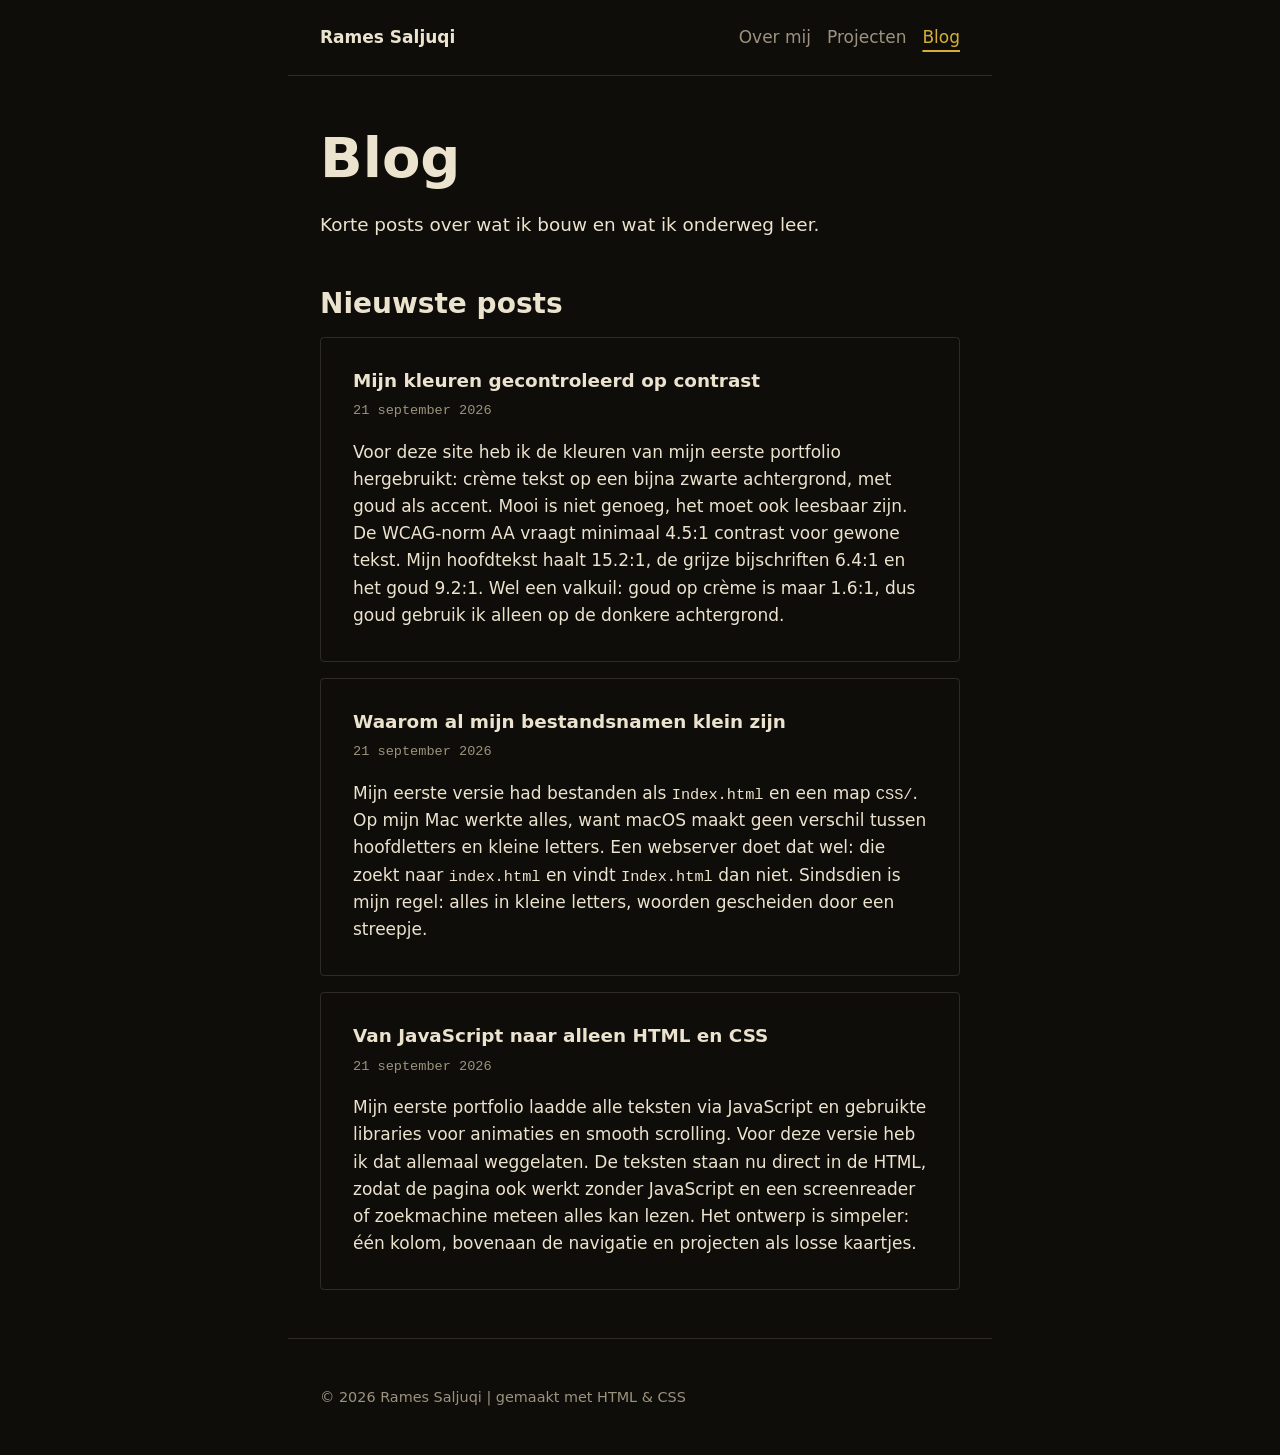
==== blog.html @ 0d9077e4 "Grote update" ====
<!DOCTYPE html>
<html lang="nl">
<head>
    <meta charset="UTF-8">
    <meta name="viewport" content="width=device-width, initial-scale=1.0">
    <title>Blog — Rames Saljuqi</title>
    <meta name="description" content="Blog van Rames Saljuqi over het bouwen van websites en wat ik onderweg leer als student Software Engineering.">
    <link rel="stylesheet" href="css/style.css">
</head>
<body>

    <header>
        <p class="site-naam"><a href="index.html">Rames Saljuqi</a></p>
        <nav>
            <ul>
                <li><a href="index.html">Over mij</a></li>
                <li><a href="projecten.html">Projecten</a></li>
                <li><a href="blog.html" aria-current="page">Blog</a></li>
            </ul>
        </nav>
    </header>

    <main>

        <section>
            <h1>Blog</h1>
            <p class="intro">Korte posts over wat ik bouw en wat ik onderweg leer.</p>
        </section>

        <section>
            <h2>Nieuwste posts</h2>

            <article>
                <h3>Mijn kleuren gecontroleerd op contrast</h3>
                <p class="meta"><time datetime="2026-09-21">21 september 2026</time></p>
                <p>Voor deze site heb ik de kleuren van mijn eerste portfolio hergebruikt: crème tekst op een bijna zwarte achtergrond, met goud als accent. Mooi is niet genoeg, het moet ook leesbaar zijn. De WCAG-norm AA vraagt minimaal 4.5:1 contrast voor gewone tekst. Mijn hoofdtekst haalt 15.2:1, de grijze bijschriften 6.4:1 en het goud 9.2:1. Wel een valkuil: goud op crème is maar 1.6:1, dus goud gebruik ik alleen op de donkere achtergrond.</p>
            </article>

            <article>
                <h3>Waarom al mijn bestandsnamen klein zijn</h3>
                <p class="meta"><time datetime="2026-09-21">21 september 2026</time></p>
                <p>Mijn eerste versie had bestanden als <code>Index.html</code> en een map <code>CSS/</code>. Op mijn Mac werkte alles, want macOS maakt geen verschil tussen hoofdletters en kleine letters. Een webserver doet dat wel: die zoekt naar <code>index.html</code> en vindt <code>Index.html</code> dan niet. Sindsdien is mijn regel: alles in kleine letters, woorden gescheiden door een streepje.</p>
            </article>

            <article>
                <h3>Van JavaScript naar alleen HTML en CSS</h3>
                <p class="meta"><time datetime="2026-09-21">21 september 2026</time></p>
                <p>Mijn eerste portfolio laadde alle teksten via JavaScript en gebruikte libraries voor animaties en smooth scrolling. Voor deze versie heb ik dat allemaal weggelaten. De teksten staan nu direct in de HTML, zodat de pagina ook werkt zonder JavaScript en een screenreader of zoekmachine meteen alles kan lezen. Het ontwerp is simpeler: één kolom, bovenaan de navigatie en projecten als losse kaartjes.</p>
            </article>

        </section>

    </main>

    <footer>
        <p>&copy; 2026 Rames Saljuqi | gemaakt met HTML &amp; CSS</p>
    </footer>

</body>
</html>
---- css/style.css ----
:root {
    --bg: #0f0d09;
    --ink: #ece3cf;
    --muted: #9c937e;
    --line: rgba(236, 227, 207, 0.14);
    --accent: #d4af37;

    --font-sans: system-ui, -apple-system, 'Segoe UI', Roboto, sans-serif;
    --font-mono: ui-monospace, Menlo, Consolas, monospace;

    --space-s: 0.5rem;
    --space-m: 1rem;
    --space-l: 2rem;
    --space-xl: 3rem;

    --max-width: 44rem;
}

*,
*::before,
*::after {
    box-sizing: border-box;
}

body {
    margin: 0;
    background-color: var(--bg);
    color: var(--ink);
    font-family: var(--font-sans);
    line-height: 1.6;
}

h1,
h2,
h3 {
    line-height: 1.2;
    font-weight: 700;
}

h1 {
    font-size: 2.25rem;
    margin-block: 0 var(--space-m);
}

h2 {
    font-size: 1.5rem;
    margin-block: 0 var(--space-m);
}

h3 {
    font-size: 1.15rem;
    margin-block: 0 var(--space-s);
}

.intro {
    font-size: 1.15rem;
}

.meta,
.tech {
    font-family: var(--font-mono);
    font-size: 0.85rem;
    color: var(--muted);
}

code {
    font-family: var(--font-mono);
    font-size: 0.9em;
}

a {
    color: var(--accent);
    text-underline-offset: 0.2em;
}

a:hover {
    text-decoration-thickness: 2px;
}

a:focus-visible {
    outline: 2px solid var(--accent);
    outline-offset: 3px;
}

header,
main,
footer {
    max-width: var(--max-width);
    margin-inline: auto;
    padding-inline: var(--space-m);
}

header {
    display: flex;
    flex-wrap: wrap;
    align-items: center;
    justify-content: space-between;
    gap: var(--space-s) var(--space-l);
    padding-block: var(--space-m);
    border-bottom: 1px solid var(--line);
}

.site-naam {
    margin: 0;
    font-weight: 700;
}

.site-naam a {
    color: var(--ink);
    text-decoration: none;
}

nav ul {
    list-style: none;
    margin: 0;
    padding: 0;
    display: flex;
    flex-wrap: wrap;
    gap: var(--space-m);
}

nav a {
    display: inline-block;
    padding-block: var(--space-s);
    color: var(--muted);
    text-decoration: none;
}

nav a:hover {
    color: var(--ink);
}

nav a[aria-current="page"] {
    color: var(--accent);
    text-decoration: underline;
    text-decoration-thickness: 2px;
    text-underline-offset: 0.4em;
}

section {
    margin-block: var(--space-xl);
}

.over-mij ul,
.skills ul {
    padding-inline-start: 1.25rem;
}

.skills h3 {
    margin-block-start: var(--space-m);
}

article {
    border: 1px solid var(--line);
    border-radius: 4px;
    padding: var(--space-m);
    margin-block-end: var(--space-m);
}

article > :last-child {
    margin-block-end: 0;
}

article .meta {
    margin-block: 0 var(--space-s);
}

.tech {
    list-style: none;
    padding: 0;
    display: flex;
    flex-wrap: wrap;
    gap: var(--space-s) var(--space-m);
}

.links {
    display: flex;
    flex-wrap: wrap;
    gap: var(--space-m);
}

img {
    max-width: 100%;
    height: auto;
    display: block;
}

article img {
    margin-block: var(--space-m);
    border: 1px solid var(--line);
}

.avatar {
    width: 8rem;
    margin-block-end: var(--space-m);
}

footer {
    margin-block-start: var(--space-xl);
    padding-block: var(--space-l);
    border-top: 1px solid var(--line);
    color: var(--muted);
    font-size: 0.9rem;
}

@media (min-width: 480px) {
    header,
    main,
    footer {
        padding-inline: var(--space-l);
    }

    .skills {
        display: grid;
        grid-template-columns: repeat(2, 1fr);
        gap: 0 var(--space-l);
    }
}

@media (min-width: 768px) {
    h1 {
        font-size: 3rem;
    }

    h2 {
        font-size: 1.75rem;
    }

    article {
        padding: var(--space-l);
    }

    .over-mij {
        display: grid;
        grid-template-columns: 8rem 1fr;
        gap: var(--space-l);
        align-items: start;
    }

    .avatar {
        margin-block-end: 0;
    }
}

@media (min-width: 1024px) {
    body {
        font-size: 1.0625rem;
    }

    h1 {
        font-size: 3.5rem;
    }
}
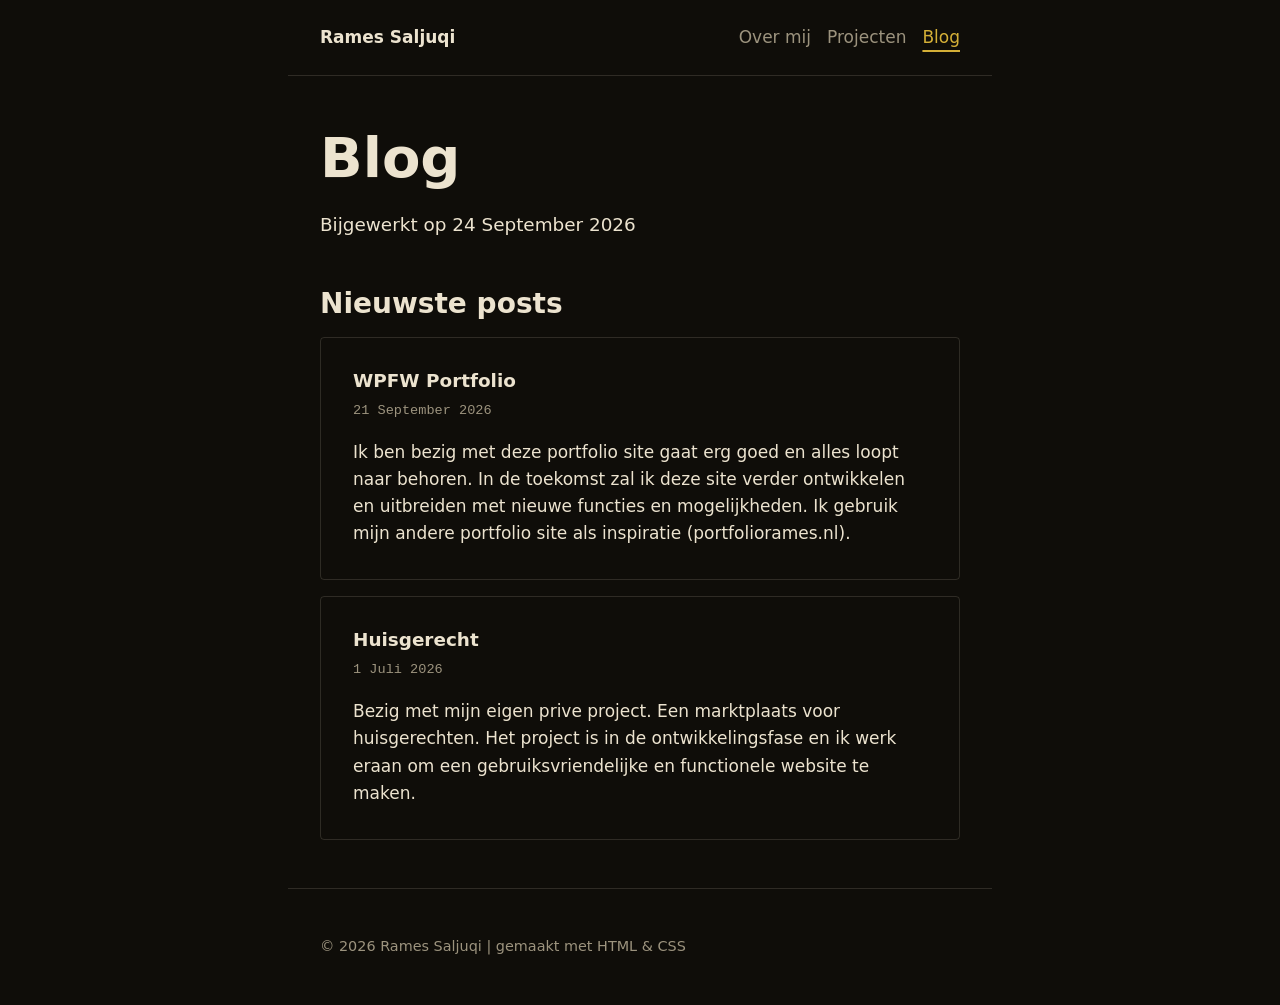
==== commit 45c09601: "Update blog.html" ====
--- a/blog.html
+++ b/blog.html
@@ -24,28 +24,22 @@
 
         <section>
             <h1>Blog</h1>
-            <p class="intro">Korte posts over wat ik bouw en wat ik onderweg leer.</p>
+            <p class="intro">Bijgewerkt op 24 September 2026</p>
         </section>
 
         <section>
             <h2>Nieuwste posts</h2>
 
             <article>
-                <h3>Mijn kleuren gecontroleerd op contrast</h3>
-                <p class="meta"><time datetime="2026-09-21">21 september 2026</time></p>
-                <p>Voor deze site heb ik de kleuren van mijn eerste portfolio hergebruikt: crème tekst op een bijna zwarte achtergrond, met goud als accent. Mooi is niet genoeg, het moet ook leesbaar zijn. De WCAG-norm AA vraagt minimaal 4.5:1 contrast voor gewone tekst. Mijn hoofdtekst haalt 15.2:1, de grijze bijschriften 6.4:1 en het goud 9.2:1. Wel een valkuil: goud op crème is maar 1.6:1, dus goud gebruik ik alleen op de donkere achtergrond.</p>
+                <h3>WPFW Portfolio</h3>
+                <p class="meta"><time datetime="2026-09-21">21 September 2026</time></p>
+                <p>Ik ben bezig met deze portfolio site gaat erg goed en alles loopt naar behoren. In de toekomst zal ik deze site verder ontwikkelen en uitbreiden met nieuwe functies en mogelijkheden. Ik gebruik mijn andere portfolio site als inspiratie (portfoliorames.nl).</p>
             </article>
 
             <article>
-                <h3>Waarom al mijn bestandsnamen klein zijn</h3>
-                <p class="meta"><time datetime="2026-09-21">21 september 2026</time></p>
-                <p>Mijn eerste versie had bestanden als <code>Index.html</code> en een map <code>CSS/</code>. Op mijn Mac werkte alles, want macOS maakt geen verschil tussen hoofdletters en kleine letters. Een webserver doet dat wel: die zoekt naar <code>index.html</code> en vindt <code>Index.html</code> dan niet. Sindsdien is mijn regel: alles in kleine letters, woorden gescheiden door een streepje.</p>
-            </article>
-
-            <article>
-                <h3>Van JavaScript naar alleen HTML en CSS</h3>
-                <p class="meta"><time datetime="2026-09-21">21 september 2026</time></p>
-                <p>Mijn eerste portfolio laadde alle teksten via JavaScript en gebruikte libraries voor animaties en smooth scrolling. Voor deze versie heb ik dat allemaal weggelaten. De teksten staan nu direct in de HTML, zodat de pagina ook werkt zonder JavaScript en een screenreader of zoekmachine meteen alles kan lezen. Het ontwerp is simpeler: één kolom, bovenaan de navigatie en projecten als losse kaartjes.</p>
+                <h3>Huisgerecht</h3>
+                <p class="meta"><time datetime="2026-09-20">1 Juli 2026</time></p>
+                <p>Bezig met mijn eigen prive project. Een marktplaats voor huisgerechten. Het project is in de ontwikkelingsfase en ik werk eraan om een gebruiksvriendelijke en functionele website te maken.</p>
             </article>
 
         </section>
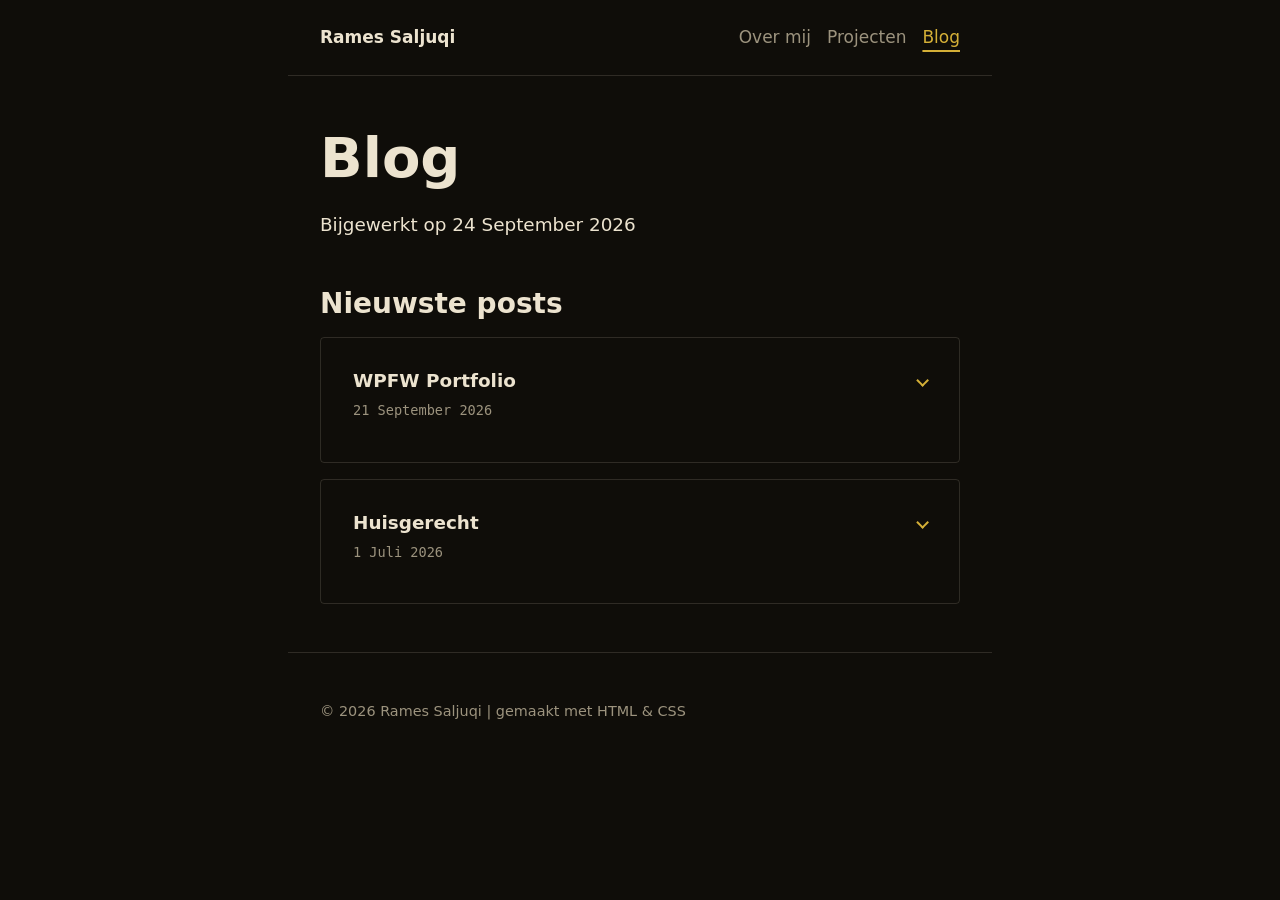
==== commit 65cbd72d: "Blog inklappen 2e interactie" ====
--- a/blog.html
+++ b/blog.html
@@ -3,9 +3,10 @@
 <head>
     <meta charset="UTF-8">
     <meta name="viewport" content="width=device-width, initial-scale=1.0">
-    <title>Blog — Rames Saljuqi</title>
+    <title>Blog | Rames Saljuqi</title>
     <meta name="description" content="Blog van Rames Saljuqi over het bouwen van websites en wat ik onderweg leer als student Software Engineering.">
     <link rel="stylesheet" href="css/style.css">
+    <script src="js/blog.js" defer></script>
 </head>
 <body>
 
@@ -33,13 +34,13 @@
             <article>
                 <h3>WPFW Portfolio</h3>
                 <p class="meta"><time datetime="2026-09-21">21 September 2026</time></p>
-                <p>Ik ben bezig met deze portfolio site gaat erg goed en alles loopt naar behoren. In de toekomst zal ik deze site verder ontwikkelen en uitbreiden met nieuwe functies en mogelijkheden. Ik gebruik mijn andere portfolio site als inspiratie (portfoliorames.nl).</p>
+                <p class="blog-tekst">Ik ben bezig met deze portfolio site gaat erg goed en alles loopt naar behoren. In de toekomst zal ik deze site verder ontwikkelen en uitbreiden met nieuwe functies en mogelijkheden. Ik gebruik mijn andere portfolio site als inspiratie (portfoliorames.nl).</p>
             </article>
 
             <article>
                 <h3>Huisgerecht</h3>
                 <p class="meta"><time datetime="2026-09-20">1 Juli 2026</time></p>
-                <p>Bezig met mijn eigen prive project. Een marktplaats voor huisgerechten. Het project is in de ontwikkelingsfase en ik werk eraan om een gebruiksvriendelijke en functionele website te maken.</p>
+                <p class="blog-tekst">Bezig met mijn eigen prive project. Een marktplaats voor huisgerechten. Het project is in de ontwikkelingsfase en ik werk eraan om een gebruiksvriendelijke en functionele website te maken.</p>
             </article>
 
         </section>
--- a/css/style.css
+++ b/css/style.css
@@ -1,4 +1,6 @@
 :root {
+    color-scheme: dark;
+
     --bg: #0f0d09;
     --ink: #ece3cf;
     --muted: #9c937e;
@@ -179,6 +181,72 @@
     gap: var(--space-m);
 }
 
+.filters {
+    display: flex;
+    flex-wrap: wrap;
+    gap: var(--space-s);
+}
+
+.filters button {
+    padding: 0.25rem 0.75rem;
+    font-family: var(--font-mono);
+    font-size: 0.85rem;
+    color: var(--muted);
+    background: none;
+    border: 1px solid var(--muted);
+    border-radius: 999px;
+    cursor: pointer;
+}
+
+.filters button:hover {
+    color: var(--ink);
+}
+
+.filters button[aria-pressed="true"] {
+    color: var(--bg);
+    background-color: var(--accent);
+    border-color: var(--accent);
+}
+
+.filters button:focus-visible {
+    outline: 2px solid var(--accent);
+    outline-offset: 2px;
+}
+
+h3 button {
+    display: flex;
+    justify-content: space-between;
+    align-items: center;
+    gap: var(--space-m);
+    width: 100%;
+    padding: 0;
+    font: inherit;
+    color: inherit;
+    text-align: start;
+    background: none;
+    border: 0;
+    cursor: pointer;
+}
+
+h3 button::after {
+    content: '';
+    flex-shrink: 0;
+    width: 0.5em;
+    height: 0.5em;
+    border-right: 2px solid var(--accent);
+    border-bottom: 2px solid var(--accent);
+    transform: rotate(45deg);
+}
+
+h3 button[aria-expanded="true"]::after {
+    transform: rotate(-135deg);
+}
+
+h3 button:focus-visible {
+    outline: 2px solid var(--accent);
+    outline-offset: 4px;
+}
+
 img {
     max-width: 100%;
     height: auto;
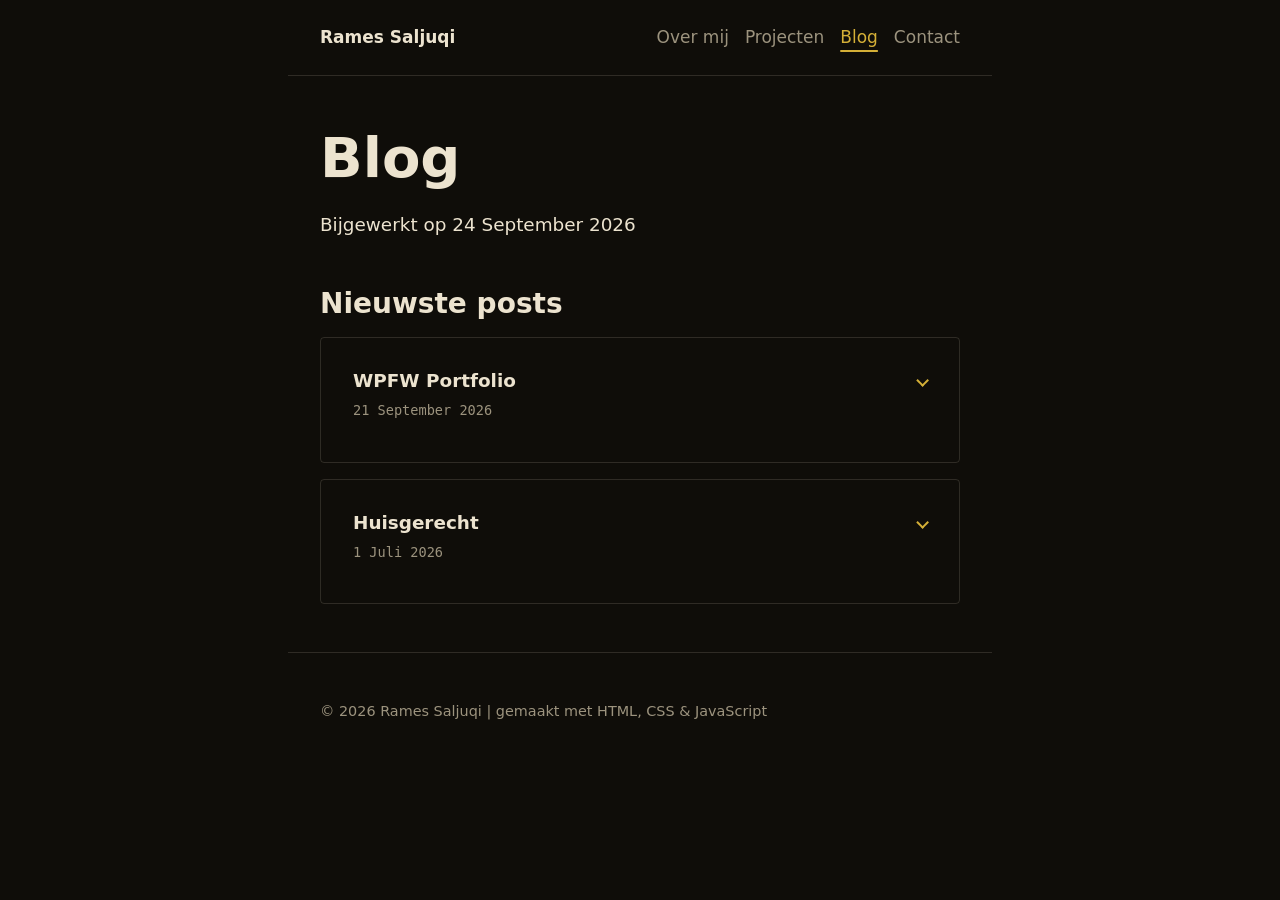
==== commit 98644ae1: "Contact pagina gemaakt" ====
--- a/blog.html
+++ b/blog.html
@@ -17,6 +17,7 @@
                 <li><a href="index.html">Over mij</a></li>
                 <li><a href="projecten.html">Projecten</a></li>
                 <li><a href="blog.html" aria-current="page">Blog</a></li>
+                <li><a href="contact.html">Contact</a></li>
             </ul>
         </nav>
     </header>
@@ -48,7 +49,7 @@
     </main>
 
     <footer>
-        <p>&copy; 2026 Rames Saljuqi | gemaakt met HTML &amp; CSS</p>
+        <p>&copy; 2026 Rames Saljuqi | gemaakt met HTML, CSS &amp; JavaScript</p>
     </footer>
 
 </body>
--- a/css/style.css
+++ b/css/style.css
@@ -6,6 +6,7 @@
     --muted: #9c937e;
     --line: rgba(236, 227, 207, 0.14);
     --accent: #d4af37;
+    --error: #ff8a80;
 
     --font-sans: system-ui, -apple-system, 'Segoe UI', Roboto, sans-serif;
     --font-mono: ui-monospace, Menlo, Consolas, monospace;
@@ -247,6 +248,64 @@
     outline-offset: 4px;
 }
 
+.veld {
+    margin-block-end: var(--space-m);
+}
+
+label {
+    display: block;
+    margin-block-end: 0.25rem;
+    font-weight: 700;
+}
+
+.hint {
+    margin-block: 0 var(--space-s);
+    color: var(--muted);
+    font-size: 0.9rem;
+}
+
+input,
+textarea {
+    width: 100%;
+    padding: var(--space-s);
+    font: inherit;
+    color: var(--ink);
+    background-color: var(--bg);
+    border: 1px solid var(--muted);
+    border-radius: 4px;
+}
+
+textarea {
+    resize: vertical;
+}
+
+[aria-invalid="true"] {
+    border-color: var(--error);
+}
+
+.fout {
+    margin-block: 0.25rem 0;
+    color: var(--error);
+}
+
+button[type="submit"] {
+    padding: var(--space-s) var(--space-l);
+    font: inherit;
+    font-weight: 700;
+    color: var(--bg);
+    background-color: var(--accent);
+    border: 0;
+    border-radius: 4px;
+    cursor: pointer;
+}
+
+input:focus-visible,
+textarea:focus-visible,
+button[type="submit"]:focus-visible {
+    outline: 2px solid var(--accent);
+    outline-offset: 2px;
+}
+
 img {
     max-width: 100%;
     height: auto;
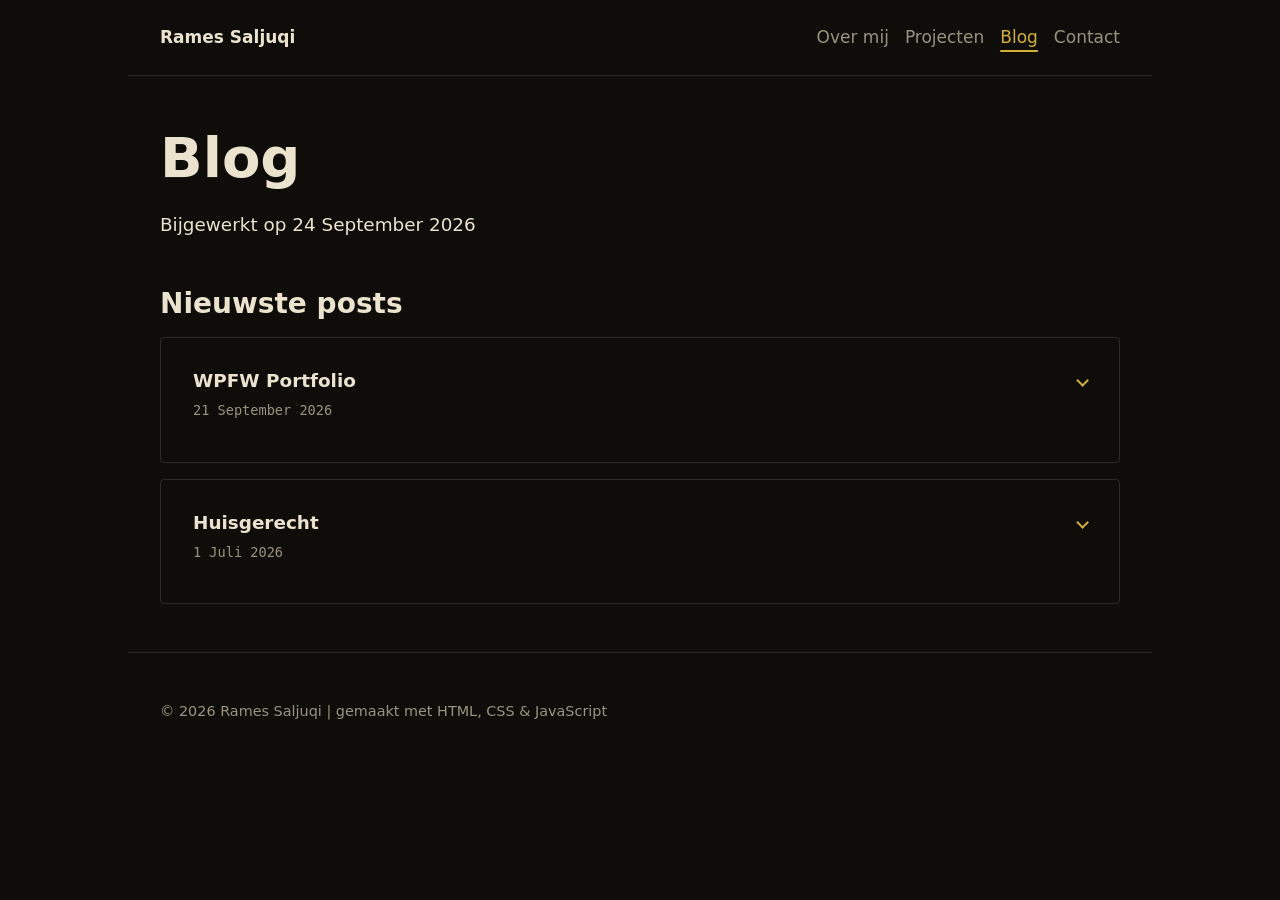
==== commit 6a6761e8: "fixes" ====
--- a/blog.html
+++ b/blog.html
@@ -6,7 +6,6 @@
     <title>Blog | Rames Saljuqi</title>
     <meta name="description" content="Blog van Rames Saljuqi over het bouwen van websites en wat ik onderweg leer als student Software Engineering.">
     <link rel="stylesheet" href="css/style.css">
-    <script src="js/blog.js" defer></script>
 </head>
 <body>
 
@@ -52,5 +51,8 @@
         <p>&copy; 2026 Rames Saljuqi | gemaakt met HTML, CSS &amp; JavaScript</p>
     </footer>
 
+    <!-- Scripts onderaan: de HTML hierboven is dan al ingelezen, dus de elementen bestaan als de JS draait -->
+    <script src="js/blog.js"></script>
+
 </body>
 </html>
--- a/css/style.css
+++ b/css/style.css
@@ -306,6 +306,20 @@
     outline-offset: 2px;
 }
 
+.github-lijst {
+    list-style: none;
+    padding: 0;
+}
+
+.github-lijst li {
+    padding-block: var(--space-s);
+    border-bottom: 1px solid var(--line);
+}
+
+.github-lijst .meta {
+    margin: 0;
+}
+
 img {
     max-width: 100%;
     height: auto;
@@ -367,9 +381,19 @@
     .avatar {
         margin-block-end: 0;
     }
+
+    #projecten-lijst {
+        display: grid;
+        grid-template-columns: 1fr 1fr;
+        column-gap: var(--space-m);
+    }
 }
 
 @media (min-width: 1024px) {
+    :root {
+        --max-width: 64rem;
+    }
+
     body {
         font-size: 1.0625rem;
     }
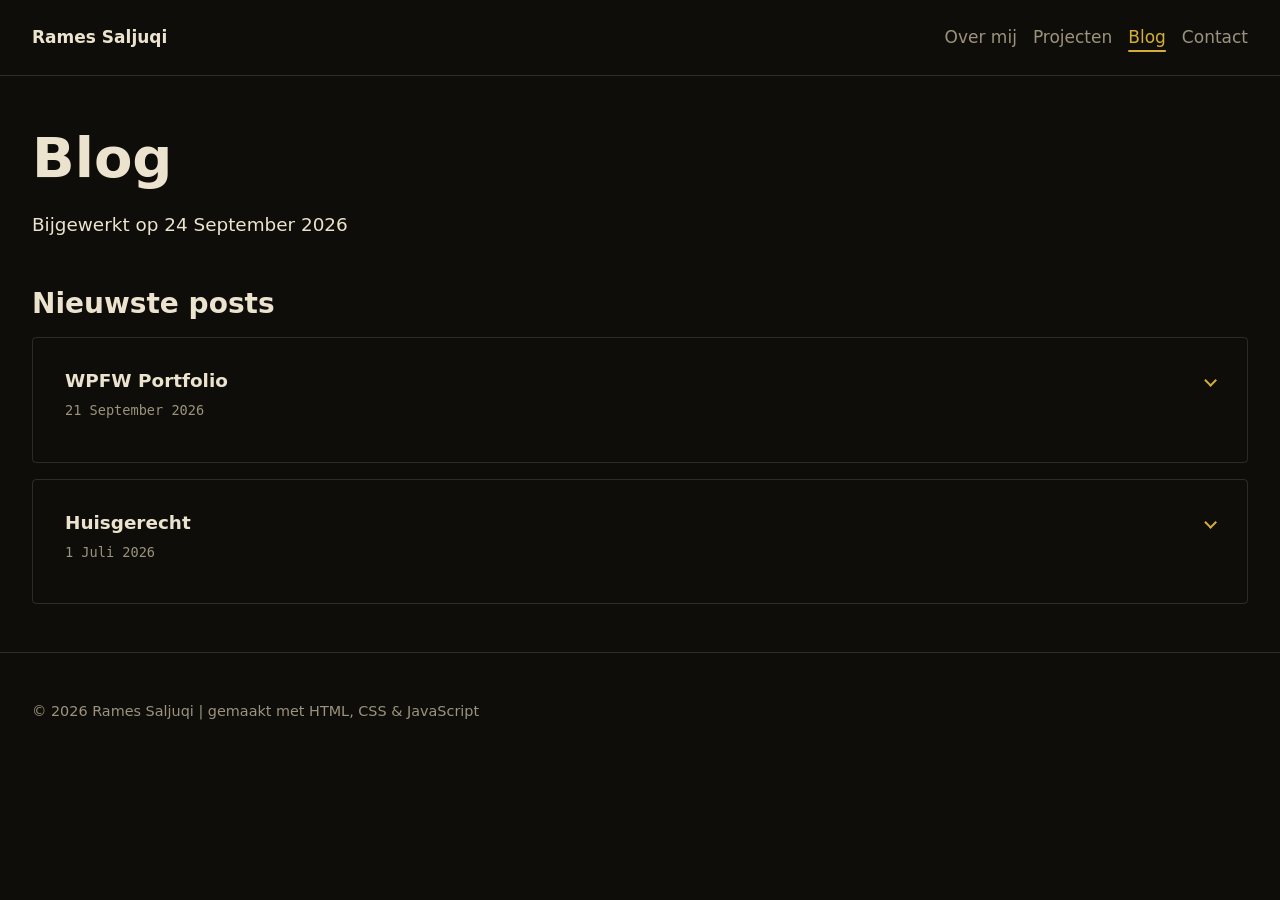
==== commit bd26ba8b: "Rollen toegevoegd" ====
--- a/blog.html
+++ b/blog.html
@@ -51,7 +51,6 @@
         <p>&copy; 2026 Rames Saljuqi | gemaakt met HTML, CSS &amp; JavaScript</p>
     </footer>
 
-    <!-- Scripts onderaan: de HTML hierboven is dan al ingelezen, dus de elementen bestaan als de JS draait -->
     <script src="js/blog.js"></script>
 
 </body>
--- a/css/style.css
+++ b/css/style.css
@@ -384,14 +384,14 @@
 
     #projecten-lijst {
         display: grid;
-        grid-template-columns: 1fr 1fr;
+        grid-template-columns: 1fr 1fr 1fr;
         column-gap: var(--space-m);
     }
 }
 
 @media (min-width: 1024px) {
     :root {
-        --max-width: 64rem;
+        --max-width: 128rem;
     }
 
     body {
